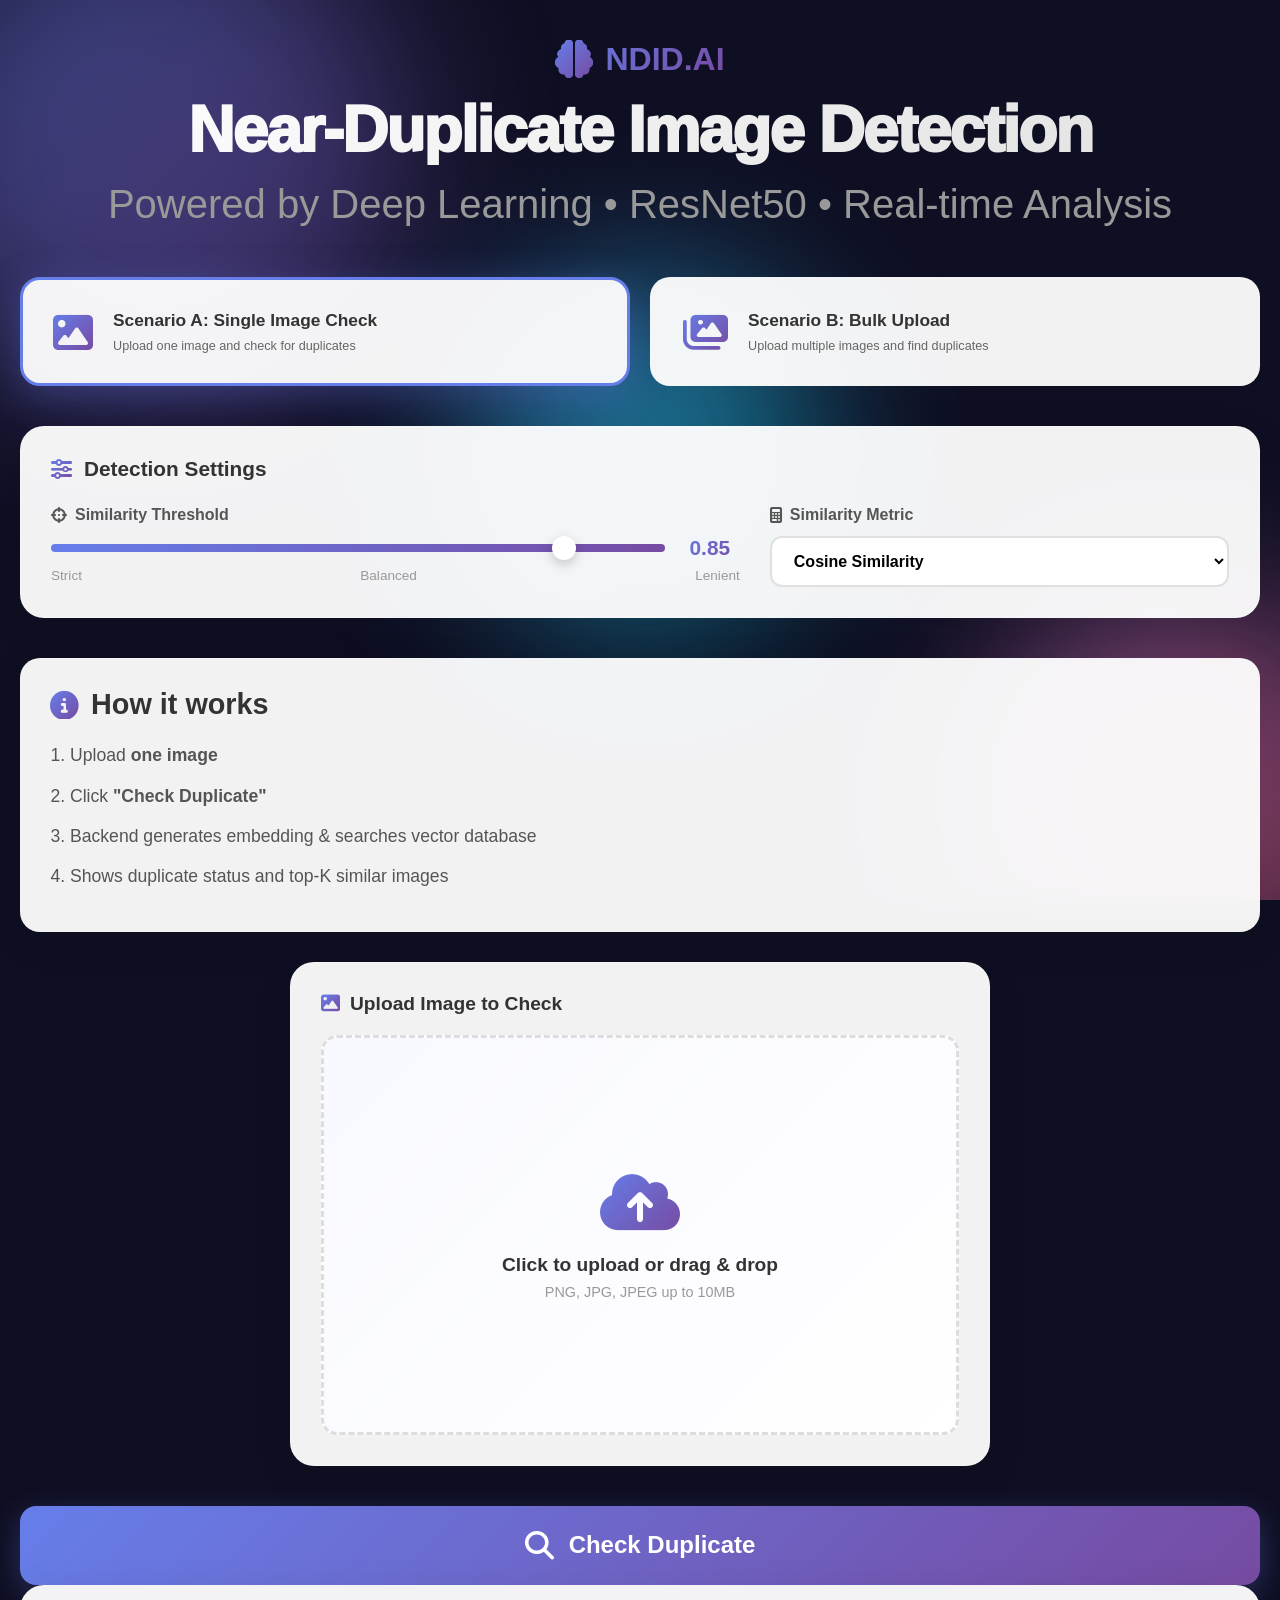
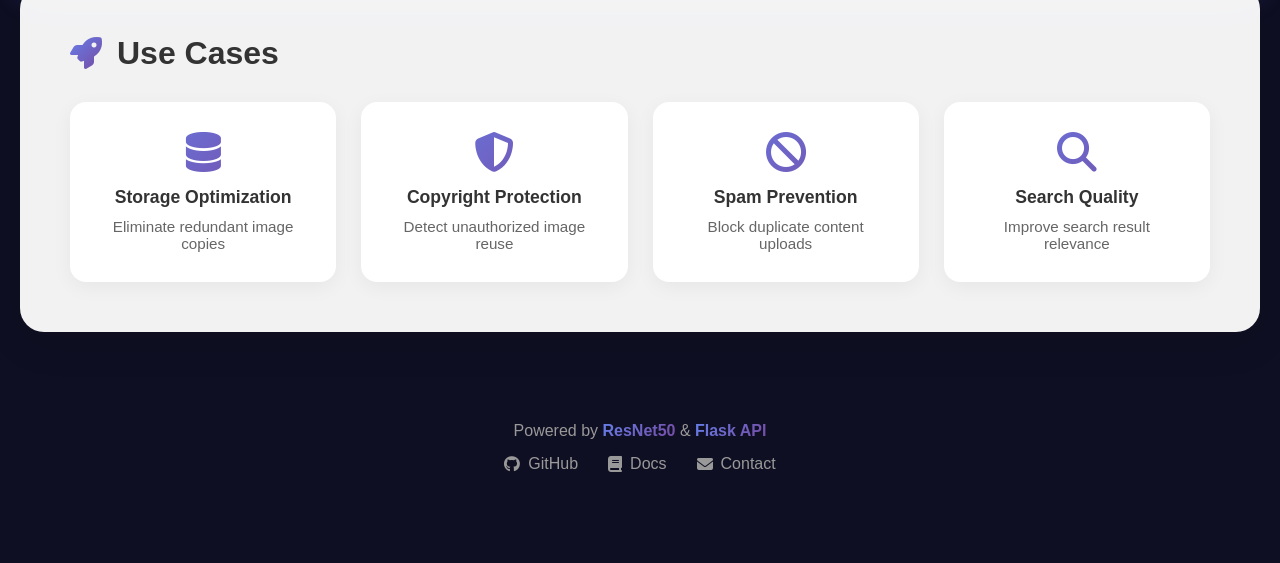
==== ndid_proj/frontend/index.html @ ba9ce1f1 "frontend code" ====
<!DOCTYPE html>
<html lang="en">
<head>
    <meta charset="UTF-8">
    <meta name="viewport" content="width=device-width, initial-scale=1.0">
    <title>NDID - AI Image Duplicate Detector</title>
    <link rel="stylesheet" href="style.css">
    <link rel="stylesheet" href="https://cdnjs.cloudflare.com/ajax/libs/font-awesome/6.4.0/css/all.min.css">
</head>
<body>
    <!-- Animated Background -->
    <div class="bg-animation">
        <div class="shape shape-1"></div>
        <div class="shape shape-2"></div>
        <div class="shape shape-3"></div>
    </div>

    <div class="container">
        <!-- Header Section -->
        <header class="header">
            <div class="logo">
                <i class="fas fa-brain"></i>
                <span>NDID.AI</span>
            </div>
            <h1 class="main-title">Near-Duplicate Image Detection</h1>
            <p class="subtitle">Powered by Deep Learning • ResNet50 • Real-time Analysis</p>
        </header>

        <!-- Mode Selection -->
        <div class="mode-selection">
            <div class="mode-tabs">
                <button class="mode-tab active" id="tab-scenario1" onclick="switchMode('scenario1')">
                    <i class="fas fa-image"></i>
                    <div>
                        <h3>Scenario A: Single Image Check</h3>
                        <p>Upload one image and check for duplicates</p>
                    </div>
                </button>
                <button class="mode-tab" id="tab-scenario2" onclick="switchMode('scenario2')">
                    <i class="fas fa-images"></i>
                    <div>
                        <h3>Scenario B: Bulk Upload</h3>
                        <p>Upload multiple images and find duplicates</p>
                    </div>
                </button>
            </div>
        </div>

        <!-- Control Panel -->
        <div class="control-panel">
            <div class="control-card">
                <div class="control-header">
                    <i class="fas fa-sliders-h"></i>
                    <span>Detection Settings</span>
                </div>
                <div class="control-body">
                    <div class="control-group">
                        <label for="threshold">
                            <i class="fas fa-crosshairs"></i>
                            Similarity Threshold
                        </label>
                        <div class="slider-container">
                            <input type="range" id="threshold" min="0" max="1" step="0.01" value="0.85">
                            <span class="slider-value" id="threshold-value">0.85</span>
                        </div>
                        <div class="threshold-labels">
                            <span>Strict</span>
                            <span>Balanced</span>
                            <span>Lenient</span>
                        </div>
                    </div>
                    <div class="control-group">
                        <label for="metric">
                            <i class="fas fa-calculator"></i>
                            Similarity Metric
                        </label>
                        <select id="metric" class="metric-select">
                            <option value="cosine">Cosine Similarity</option>
                            <option value="euclidean">Euclidean Distance</option>
                        </select>
                    </div>
                </div>
            </div>
        </div>

        <!-- ============================================ -->
        <!-- SCENARIO 1: SINGLE IMAGE CHECK -->
        <!-- ============================================ -->
        <div id="scenario1-content" class="scenario-content active">
            <div class="scenario-description">
                <h2><i class="fas fa-info-circle"></i> How it works</h2>
                <ol>
                    <li>Upload <strong>one image</strong></li>
                    <li>Click <strong>"Check Duplicate"</strong></li>
                    <li>Backend generates embedding & searches vector database</li>
                    <li>Shows duplicate status and top-K similar images</li>
                </ol>
            </div>

            <!-- Single Image Upload -->
            <div class="single-upload-section">
                <div class="upload-card single">
                    <div class="upload-header">
                        <i class="fas fa-image"></i>
                        <span>Upload Image to Check</span>
                    </div>
                    <div class="image-container" id="container-single">
                        <div class="upload-zone" id="zone-single" onclick="document.getElementById('image-single').click()">
                            <i class="fas fa-cloud-upload-alt upload-icon"></i>
                            <p class="upload-text">Click to upload or drag & drop</p>
                            <p class="upload-hint">PNG, JPG, JPEG up to 10MB</p>
                        </div>
                        <input type="file" id="image-single" accept="image/*" hidden>
                        <div class="image-preview" id="preview-single"></div>
                        <button class="remove-btn" id="remove-single" onclick="removeSingleImage()">
                            <i class="fas fa-times"></i>
                        </button>
                    </div>
                </div>
            </div>

            <!-- Check Duplicate Button -->
            <button class="compare-btn" id="checkDuplicateBtn" onclick="checkDuplicate()" disabled>
                <i class="fas fa-search"></i>
                <span>Check Duplicate</span>
            </button>

            <!-- Results for Scenario 1 -->
            <div class="results-section" id="results-scenario1">
                <div class="results-header">
                    <i class="fas fa-chart-line"></i>
                    <h2>Duplicate Check Results</h2>
                </div>

                <!-- Duplicate Status Card -->
                <div class="duplicate-status-card">
                    <div class="status-badge" id="status-badge-s1">
                        <div class="badge-icon" id="badge-icon-s1"></div>
                        <h3 id="status-text-s1">-</h3>
                    </div>
                </div>

                <!-- Top-K Similar Images -->
                <div class="similar-images-section" id="similar-images-section">
                    <h3><i class="fas fa-clone"></i> Top Similar Images</h3>
                    <div class="similar-images-grid" id="similar-images-grid">
                        <!-- Dynamically populated -->
                    </div>
                </div>
            </div>
        </div>

        <!-- ============================================ -->
        <!-- SCENARIO 2: BULK UPLOAD -->
        <!-- ============================================ -->
        <div id="scenario2-content" class="scenario-content">
            <div class="scenario-description">
                <h2><i class="fas fa-info-circle"></i> How it works</h2>
                <ol>
                    <li>Upload <strong>multiple images</strong> (folder or batch)</li>
                    <li>Backend embeds all images</li>
                    <li>Clusters them and marks internal duplicates</li>
                    <li>Shows groups/clusters of near-duplicate images</li>
                </ol>
            </div>

            <!-- Multiple Image Upload -->
            <div class="bulk-upload-section">
                <div class="upload-card bulk">
                    <div class="upload-header">
                        <i class="fas fa-folder-open"></i>
                        <span>Upload Multiple Images</span>
                    </div>
                    <div class="bulk-upload-zone" id="zone-bulk" onclick="document.getElementById('images-bulk').click()">
                        <i class="fas fa-cloud-upload-alt upload-icon"></i>
                        <p class="upload-text">Click to select multiple images or drag & drop</p>
                        <p class="upload-hint">Select multiple PNG, JPG, JPEG files</p>
                        <div class="upload-count" id="upload-count">0 images selected</div>
                    </div>
                    <input type="file" id="images-bulk" accept="image/*" multiple hidden>
                </div>

                <!-- Uploaded Images Preview Grid -->
                <div class="uploaded-preview-section" id="uploaded-preview-section" style="display: none;">
                    <div class="preview-header">
                        <h3><i class="fas fa-images"></i> Uploaded Images (<span id="image-count">0</span>)</h3>
                        <button class="btn-clear" onclick="clearBulkImages()">
                            <i class="fas fa-trash"></i> Clear All
                        </button>
                    </div>
                    <div class="bulk-preview-grid" id="bulk-preview-grid">
                        <!-- Dynamically populated -->
                    </div>
                </div>
            </div>

            <!-- Find Duplicates Button -->
            <button class="compare-btn" id="findDuplicatesBtn" onclick="findDuplicates()" disabled>
                <i class="fas fa-search"></i>
                <span>Find Duplicates</span>
            </button>

            <!-- Results for Scenario 2 -->
            <div class="results-section" id="results-scenario2">
                <div class="results-header">
                    <i class="fas fa-chart-line"></i>
                    <h2>Duplicate Detection Results</h2>
                </div>

                <!-- Summary Stats -->
                <div class="summary-stats">
                    <div class="stat-card">
                        <div class="stat-icon" style="background: var(--primary-gradient);">
                            <i class="fas fa-images"></i>
                        </div>
                        <div class="stat-info">
                            <h4>Total Images</h4>
                            <p id="stat-total">0</p>
                        </div>
                    </div>
                    <div class="stat-card">
                        <div class="stat-icon" style="background: var(--danger-gradient);">
                            <i class="fas fa-clone"></i>
                        </div>
                        <div class="stat-info">
                            <h4>Duplicate Groups</h4>
                            <p id="stat-groups">0</p>
                        </div>
                    </div>
                    <div class="stat-card">
                        <div class="stat-icon" style="background: var(--success-gradient);">
                            <i class="fas fa-check-circle"></i>
                        </div>
                        <div class="stat-info">
                            <h4>Unique Images</h4>
                            <p id="stat-unique">0</p>
                        </div>
                    </div>
                </div>

                <!-- Duplicate Groups -->
                <div class="duplicate-groups-section" id="duplicate-groups-section">
                    <h3><i class="fas fa-layer-group"></i> Duplicate Groups</h3>
                    <div class="duplicate-groups" id="duplicate-groups">
                        <!-- Dynamically populated -->
                    </div>
                </div>
            </div>
        </div>

        <!-- Loading Animation -->
        <div class="loading-container" id="loading">
            <div class="loading-spinner">
                <div class="spinner-ring"></div>
                <div class="spinner-ring"></div>
                <div class="spinner-ring"></div>
            </div>
            <p class="loading-text">Analyzing images with AI...</p>
            <p class="loading-subtext">Generating embeddings • Computing similarity</p>
        </div>

        <!-- Info Section -->
        <div class="info-section">
            <h3><i class="fas fa-rocket"></i> Use Cases</h3>
            <div class="use-case-grid">
                <div class="use-case-item">
                    <i class="fas fa-database"></i>
                    <h4>Storage Optimization</h4>
                    <p>Eliminate redundant image copies</p>
                </div>
                <div class="use-case-item">
                    <i class="fas fa-shield-alt"></i>
                    <h4>Copyright Protection</h4>
                    <p>Detect unauthorized image reuse</p>
                </div>
                <div class="use-case-item">
                    <i class="fas fa-ban"></i>
                    <h4>Spam Prevention</h4>
                    <p>Block duplicate content uploads</p>
                </div>
                <div class="use-case-item">
                    <i class="fas fa-search"></i>
                    <h4>Search Quality</h4>
                    <p>Improve search result relevance</p>
                </div>
            </div>
        </div>

        <!-- Footer -->
        <footer class="footer">
            <p>Powered by <strong>ResNet50</strong> & <strong>Flask API</strong></p>
            <p class="footer-links">
                <a href="#"><i class="fab fa-github"></i> GitHub</a>
                <a href="#"><i class="fas fa-book"></i> Docs</a>
                <a href="#"><i class="fas fa-envelope"></i> Contact</a>
            </p>
        </footer>
    </div>

    <script src="script.js"></script>
</body>
</html>
---- ndid_proj/frontend/style.css ----
* {
    margin: 0;
    padding: 0;
    box-sizing: border-box;
}

:root {
    --primary-gradient: linear-gradient(135deg, #667eea 0%, #764ba2 100%);
    --secondary-gradient: linear-gradient(135deg, #f093fb 0%, #f5576c 100%);
    --success-gradient: linear-gradient(135deg, #43e97b 0%, #38f9d7 100%);
    --danger-gradient: linear-gradient(135deg, #fa709a 0%, #fee140 100%);
    --card-shadow: 0 10px 40px rgba(0, 0, 0, 0.1);
    --hover-shadow: 0 15px 50px rgba(0, 0, 0, 0.15);
}

body {
    font-family: 'Inter', -apple-system, BlinkMacSystemFont, 'Segoe UI', sans-serif;
    background: #0f0f23;
    color: #333;
    min-height: 100vh;
    position: relative;
    overflow-x: hidden;
}

/* Animated Background */
.bg-animation {
    position: fixed;
    top: 0;
    left: 0;
    width: 100%;
    height: 100%;
    z-index: -1;
    overflow: hidden;
}

.shape {
    position: absolute;
    border-radius: 50%;
    filter: blur(80px);
    opacity: 0.5;
    animation: float 20s infinite ease-in-out;
}

.shape-1 {
    width: 500px;
    height: 500px;
    background: linear-gradient(135deg, #667eea 0%, #764ba2 100%);
    top: -100px;
    left: -100px;
    animation-delay: 0s;
}

.shape-2 {
    width: 400px;
    height: 400px;
    background: linear-gradient(135deg, #f093fb 0%, #f5576c 100%);
    bottom: -100px;
    right: -100px;
    animation-delay: 5s;
}

.shape-3 {
    width: 350px;
    height: 350px;
    background: linear-gradient(135deg, #4facfe 0%, #00f2fe 100%);
    top: 50%;
    left: 50%;
    transform: translate(-50%, -50%);
    animation-delay: 10s;
}

@keyframes float {
    0%, 100% {
        transform: translate(0, 0) scale(1);
    }
    33% {
        transform: translate(50px, -50px) scale(1.1);
    }
    66% {
        transform: translate(-30px, 30px) scale(0.9);
    }
}

/* Container */
.container {
    max-width: 1400px;
    margin: 0 auto;
    padding: 40px 20px;
    position: relative;
    z-index: 1;
}

/* Header */
.header {
    text-align: center;
    margin-bottom: 50px;
    animation: fadeInDown 0.8s ease;
}

.logo {
    display: inline-flex;
    align-items: center;
    gap: 12px;
    font-size: 2em;
    font-weight: 800;
    background: var(--primary-gradient);
    -webkit-background-clip: text;
    -webkit-text-fill-color: transparent;
    background-clip: text;
    margin-bottom: 15px;
}

.logo i {
    font-size: 1.2em;
    background: var(--primary-gradient);
    -webkit-background-clip: text;
    -webkit-text-fill-color: transparent;
    animation: pulse 2s infinite;
}

.main-title {
    font-size: 4em;
    font-weight: 1000;
    background: linear-gradient(135deg, #fff 0%, #e0e0e0 100%);
    -webkit-background-clip: text;
    -webkit-text-fill-color: transparent;
    background-clip: text;
    margin-bottom: 15px;
    letter-spacing: -2px;
}

.subtitle {
    font-size: 2.5em;
    color: #999;
    font-weight: 300;
}


.control-panel {
    margin-bottom: 40px;
    animation: fadeInUp 0.8s ease 0.2s both;
}

.control-card {
    background: rgba(255, 255, 255, 0.95);
    backdrop-filter: blur(10px);
    border-radius: 24px;
    padding: 30px;
    box-shadow: var(--card-shadow);
    border: 1px solid rgba(255, 255, 255, 0.3);
}

.control-header {
    display: flex;
    align-items: center;
    gap: 12px;
    font-size: 1.3em;
    font-weight: 700;
    color: #333;
    margin-bottom: 25px;
}

.control-header i {
    background: var(--primary-gradient);
    -webkit-background-clip: text;
    -webkit-text-fill-color: transparent;
}

.control-body {
    display: grid;
    grid-template-columns: 1.5fr 1fr;
    gap: 30px;
}

.control-group label {
    display: flex;
    align-items: center;
    gap: 8px;
    font-weight: 600;
    color: #555;
    margin-bottom: 12px;
}

.slider-container {
    display: flex;
    align-items: center;
    gap: 15px;
}

input[type="range"] {
    flex: 1;
    height: 8px;
    border-radius: 10px;
    background: linear-gradient(90deg, #667eea 0%, #764ba2 100%);
    outline: none;
    -webkit-appearance: none;
}

input[type="range"]::-webkit-slider-thumb {
    -webkit-appearance: none;
    width: 24px;
    height: 24px;
    border-radius: 50%;
    background: white;
    box-shadow: 0 4px 12px rgba(0, 0, 0, 0.2);
    cursor: pointer;
    transition: transform 0.2s;
}

input[type="range"]::-webkit-slider-thumb:hover {
    transform: scale(1.2);
}

input[type="range"]::-moz-range-thumb {
    width: 24px;
    height: 24px;
    border-radius: 50%;
    background: white;
    box-shadow: 0 4px 12px rgba(0, 0, 0, 0.2);
    cursor: pointer;
    border: none;
    transition: transform 0.2s;
}

input[type="range"]::-moz-range-thumb:hover {
    transform: scale(1.2);
}

.slider-value {
    min-width: 60px;
    text-align: center;
    font-size: 1.3em;
    font-weight: 700;
    background: var(--primary-gradient);
    -webkit-background-clip: text;
    -webkit-text-fill-color: transparent;
    background-clip: text;
}

.threshold-labels {
    display: flex;
    justify-content: space-between;
    margin-top: 8px;
    font-size: 0.85em;
    color: #999;
}

.metric-select {
    width: 100%;
    padding: 14px 18px;
    border: 2px solid #e0e0e0;
    border-radius: 12px;
    font-size: 1em;
    font-weight: 600;
    background: white;
    cursor: pointer;
    transition: all 0.3s;
}

.metric-select:focus {
    outline: none;
    border-color: #667eea;
    box-shadow: 0 0 0 4px rgba(102, 126, 234, 0.1);
}

/* Upload Section */
.upload-section {
    display: grid;
    grid-template-columns: 1fr auto 1fr;
    gap: 30px;
    margin-bottom: 40px;
    animation: fadeInUp 0.8s ease 0.4s both;
}

.upload-card {
    background: rgba(255, 255, 255, 0.95);
    backdrop-filter: blur(10px);
    border-radius: 24px;
    padding: 25px;
    box-shadow: var(--card-shadow);
    border: 1px solid rgba(255, 255, 255, 0.3);
    transition: all 0.3s;
}

.upload-card:hover {
    transform: translateY(-5px);
    box-shadow: var(--hover-shadow);
}

.upload-header {
    display: flex;
    align-items: center;
    gap: 10px;
    font-size: 1.2em;
    font-weight: 700;
    color: #333;
    margin-bottom: 20px;
}

.upload-header i {
    background: var(--primary-gradient);
    -webkit-background-clip: text;
    -webkit-text-fill-color: transparent;
}

.image-container {
    position: relative;
    height: 400px;
}

.upload-zone {
    width: 100%;
    height: 100%;
    border: 3px dashed #ddd;
    border-radius: 16px;
    display: flex;
    flex-direction: column;
    align-items: center;
    justify-content: center;
    cursor: pointer;
    transition: all 0.3s;
    background: linear-gradient(135deg, #f8f9ff 0%, #fff 100%);
}

.upload-zone:hover {
    border-color: #667eea;
    background: linear-gradient(135deg, #f0f2ff 0%, #fff 100%);
    transform: scale(1.02);
}

.upload-icon {
    font-size: 4em;
    background: var(--primary-gradient);
    -webkit-background-clip: text;
    -webkit-text-fill-color: transparent;
    background-clip: text;
    margin-bottom: 20px;
    animation: bounce 2s infinite;
}

@keyframes bounce {
    0%, 100% { transform: translateY(0); }
    50% { transform: translateY(-10px); }
}

.upload-text {
    font-size: 1.2em;
    font-weight: 600;
    color: #333;
    margin-bottom: 8px;
}

.upload-hint {
    color: #999;
    font-size: 0.9em;
}

.image-preview {
    display: none;
    width: 100%;
    height: 100%;
    border-radius: 16px;
    overflow: hidden;
    position: relative;
}

.image-preview img {
    width: 100%;
    height: 100%;
    object-fit: cover;
}

.remove-btn {
    display: none;
    position: absolute;
    top: 15px;
    right: 15px;
    width: 40px;
    height: 40px;
    border: none;
    border-radius: 50%;
    background: rgba(255, 59, 48, 0.9);
    color: white;
    font-size: 1.2em;
    cursor: pointer;
    transition: all 0.3s;
    z-index: 10;
}

.remove-btn:hover {
    transform: scale(1.1) rotate(90deg);
    background: rgba(255, 59, 48, 1);
}

.vs-divider {
    display: flex;
    align-items: center;
    justify-content: center;
}

.vs-circle {
    width: 80px;
    height: 80px;
    border-radius: 50%;
    background: var(--primary-gradient);
    display: flex;
    align-items: center;
    justify-content: center;
    font-size: 1.5em;
    font-weight: 900;
    color: white;
    box-shadow: 0 10px 30px rgba(102, 126, 234, 0.4);
    animation: pulse 2s infinite;
}

@keyframes pulse {
    0%, 100% { transform: scale(1); }
    50% { transform: scale(1.05); }
}

/* Compare Button */
.compare-btn {
    width: 100%;
    padding: 25px;
    border: none;
    border-radius: 16px;
    background: var(--primary-gradient);
    color: white;
    font-size: 1.5em;
    font-weight: 700;
    cursor: pointer;
    display: flex;
    align-items: center;
    justify-content: center;
    gap: 15px;
    transition: all 0.3s;
    box-shadow: 0 10px 30px rgba(102, 126, 234, 0.3);
    animation: fadeInUp 0.8s ease 0.6s both;
}

.compare-btn:hover:not(:disabled) {
    transform: translateY(-3px);
    box-shadow: 0 15px 40px rgba(102, 126, 234, 0.4);
}

.compare-btn:disabled {
    opacity: 0.5;
    cursor: not-allowed;
}

.compare-btn i {
    font-size: 1.2em;
}

/* Loading */
.loading-container {
    display: none;
    text-align: center;
    padding: 60px 20px;
    animation: fadeIn 0.5s ease;
}

.loading-spinner {
    position: relative;
    width: 120px;
    height: 120px;
    margin: 0 auto 30px;
}

.spinner-ring {
    position: absolute;
    width: 100%;
    height: 100%;
    border-radius: 50%;
    border: 4px solid transparent;
    animation: spin 1.5s linear infinite;
}

.spinner-ring:nth-child(1) {
    border-top-color: #667eea;
    animation-delay: 0s;
}

.spinner-ring:nth-child(2) {
    border-right-color: #764ba2;
    animation-delay: 0.3s;
}

.spinner-ring:nth-child(3) {
    border-bottom-color: #f093fb;
    animation-delay: 0.6s;
}

@keyframes spin {
    100% { transform: rotate(360deg); }
}

.loading-text {
    font-size: 1.5em;
    font-weight: 700;
    color: #fff;
    margin-bottom: 10px;
}

.loading-subtext {
    color: #999;
    font-size: 1em;
}

/* Results Section */
.results-section {
    display: none;
    animation: fadeInUp 0.8s ease;
}

.results-header {
    display: flex;
    align-items: center;
    gap: 15px;
    justify-content: center;
    margin-bottom: 40px;
}

.results-header i {
    font-size: 2em;
    background: var(--primary-gradient);
    -webkit-background-clip: text;
    -webkit-text-fill-color: transparent;
}

.results-header h2 {
    font-size: 2.5em;
    font-weight: 800;
    color: #fff;
}

.main-result-card {
    background: rgba(255, 255, 255, 0.95);
    backdrop-filter: blur(10px);
    border-radius: 24px;
    padding: 50px;
    margin-bottom: 30px;
    box-shadow: var(--card-shadow);
    text-align: center;
}

.result-status {
    margin-bottom: 40px;
}

.status-icon {
    width: 100px;
    height: 100px;
    margin: 0 auto 20px;
    border-radius: 50%;
    display: flex;
    align-items: center;
    justify-content: center;
    font-size: 3em;
    animation: scaleIn 0.5s ease;
}

@keyframes scaleIn {
    0% { transform: scale(0); }
    50% { transform: scale(1.1); }
    100% { transform: scale(1); }
}

#statusText {
    font-size: 2.5em;
    font-weight: 900;
    margin-bottom: 10px;
}

.similarity-gauge {
    position: relative;
    max-width: 300px;
    margin: 0 auto;
}

.gauge-svg {
    width: 100%;
    height: auto;
}

.gauge-bg {
    fill: none;
    stroke: #e0e0e0;
    stroke-width: 20;
    stroke-linecap: round;
}

.gauge-fill {
    fill: none;
    stroke: url(#gaugeGradient);
    stroke-width: 20;
    stroke-linecap: round;
    transition: stroke-dasharray 1s ease;
}

.gauge-value {
    position: absolute;
    top: 50%;
    left: 50%;
    transform: translate(-50%, -50%);
    font-size: 3em;
    font-weight: 900;
    color: #333;
}

.gauge-percent {
    font-size: 0.5em;
    color: #999;
}

.gauge-label {
    text-align: center;
    margin-top: 10px;
    font-weight: 600;
    color: #666;
}

/* Metrics Grid */
.metrics-grid {
    display: grid;
    grid-template-columns: repeat(4, 1fr);
    gap: 20px;
    margin-bottom: 30px;
}

.metric-card {
    background: rgba(255, 255, 255, 0.95);
    backdrop-filter: blur(10px);
    border-radius: 16px;
    padding: 25px;
    display: flex;
    align-items: center;
    gap: 20px;
    box-shadow: var(--card-shadow);
    transition: all 0.3s;
    animation: fadeInUp 0.5s ease both;
}

.metric-card:nth-child(1) { animation-delay: 0.1s; }
.metric-card:nth-child(2) { animation-delay: 0.2s; }
.metric-card:nth-child(3) { animation-delay: 0.3s; }
.metric-card:nth-child(4) { animation-delay: 0.4s; }

.metric-card:hover {
    transform: translateY(-5px);
    box-shadow: var(--hover-shadow);
}

.metric-icon {
    width: 60px;
    height: 60px;
    border-radius: 12px;
    display: flex;
    align-items: center;
    justify-content: center;
    color: white;
    font-size: 1.5em;
    flex-shrink: 0;
}

.metric-info {
    flex: 1;
}

.metric-info h4 {
    font-size: 0.85em;
    color: #999;
    margin-bottom: 5px;
    text-transform: uppercase;
    letter-spacing: 1px;
}

.metric-info p {
    font-size: 1.3em;
    font-weight: 700;
    color: #333;
}

/* Interpretation Panel */
.interpretation-panel {
    background: rgba(255, 255, 255, 0.95);
    backdrop-filter: blur(10px);
    border-radius: 16px;
    padding: 30px;
    margin-bottom: 30px;
    box-shadow: var(--card-shadow);
}

.interpretation-header {
    display: flex;
    align-items: center;
    gap: 12px;
    margin-bottom: 20px;
}

.interpretation-header i {
    font-size: 1.5em;
    background: var(--primary-gradient);
    -webkit-background-clip: text;
    -webkit-text-fill-color: transparent;
}

.interpretation-header h3 {
    font-size: 1.5em;
    font-weight: 700;
    color: #333;
}

.interpretation-content {
    font-size: 1.1em;
    line-height: 1.8;
    color: #555;
}

/* Details Panel */
.details-panel {
    background: rgba(255, 255, 255, 0.95);
    backdrop-filter: blur(10px);
    border-radius: 16px;
    overflow: hidden;
    box-shadow: var(--card-shadow);
    margin-bottom: 50px;
}

.details-toggle {
    width: 100%;
    padding: 20px 30px;
    border: none;
    background: transparent;
    display: flex;
    align-items: center;
    gap: 12px;
    font-size: 1.2em;
    font-weight: 700;
    color: #333;
    cursor: pointer;
    transition: all 0.3s;
}

.details-toggle:hover {
    background: rgba(102, 126, 234, 0.05);
}

.details-toggle i:first-child {
    background: var(--primary-gradient);
    -webkit-background-clip: text;
    -webkit-text-fill-color: transparent;
}

.toggle-icon {
    margin-left: auto;
    transition: transform 0.3s;
}

.details-toggle.active .toggle-icon {
    transform: rotate(180deg);
}

.details-content {
    max-height: 0;
    overflow: hidden;
    transition: max-height 0.3s ease;
    padding: 0 30px;
}

.details-content.active {
    max-height: 500px;
    padding: 20px 30px 30px;
}

.detail-item {
    display: flex;
    justify-content: space-between;
    padding: 15px 0;
    border-bottom: 1px solid #f0f0f0;
}

.detail-item:last-child {
    border-bottom: none;
}

.detail-label {
    font-weight: 600;
    color: #666;
}

.detail-value {
    font-weight: 700;
    color: #333;
}

/* Info Section */
.info-section {
    background: rgba(255, 255, 255, 0.95);
    backdrop-filter: blur(10px);
    border-radius: 24px;
    padding: 50px;
    margin-bottom: 50px;
    box-shadow: var(--card-shadow);
}

.info-section h3 {
    font-size: 2em;
    font-weight: 800;
    color: #333;
    margin-bottom: 30px;
    display: flex;
    align-items: center;
    gap: 15px;
}

.info-section h3 i {
    background: var(--primary-gradient);
    -webkit-background-clip: text;
    -webkit-text-fill-color: transparent;
}

.info-steps {
    display: grid;
    grid-template-columns: repeat(4, 1fr);
    gap: 30px;
    margin-bottom: 50px;
}

.info-step {
    text-align: center;
    padding: 30px;
    border-radius: 16px;
    background: linear-gradient(135deg, #f8f9ff 0%, #fff 100%);
    transition: all 0.3s;
}

.info-step:hover {
    transform: translateY(-5px);
    box-shadow: 0 10px 30px rgba(0, 0, 0, 0.1);
}

.step-number {
    width: 60px;
    height: 60px;
    margin: 0 auto 20px;
    border-radius: 50%;
    background: var(--primary-gradient);
    color: white;
    display: flex;
    align-items: center;
    justify-content: center;
    font-size: 1.8em;
    font-weight: 900;
}

.info-step h4 {
    font-size: 1.2em;
    color: #333;
    margin-bottom: 10px;
}

.info-step p {
    color: #666;
    line-height: 1.6;
}

.use-cases {
    margin-top: 50px;
}

.use-case-grid {
    display: grid;
    grid-template-columns: repeat(4, 1fr);
    gap: 25px;
}

.use-case-item {
    text-align: center;
    padding: 30px;
    border-radius: 16px;
    background: white;
    box-shadow: 0 5px 20px rgba(0, 0, 0, 0.05);
    transition: all 0.3s;
}

.use-case-item:hover {
    transform: translateY(-5px);
    box-shadow: 0 10px 30px rgba(0, 0, 0, 0.1);
}

.use-case-item i {
    font-size: 2.5em;
    background: var(--primary-gradient);
    -webkit-background-clip: text;
    -webkit-text-fill-color: transparent;
    margin-bottom: 15px;
    display: block;
}

.use-case-item h4 {
    font-size: 1.1em;
    color: #333;
    margin-bottom: 10px;
}

.use-case-item p {
    color: #666;
    font-size: 0.95em;
}

/* Footer */
.footer {
    text-align: center;
    padding: 40px 20px;
    color: #999;
}

.footer p {
    margin-bottom: 10px;
}

.footer strong {
    background: var(--primary-gradient);
    -webkit-background-clip: text;
    -webkit-text-fill-color: transparent;
}

.footer-links {
    display: flex;
    justify-content: center;
    gap: 30px;
    margin-top: 15px;
}

.footer-links a {
    color: #999;
    text-decoration: none;
    display: flex;
    align-items: center;
    gap: 8px;
    transition: all 0.3s;
}

.footer-links a:hover {
    color: #667eea;
}

/* Animations */
@keyframes fadeIn {
    from { opacity: 0; }
    to { opacity: 1; }
}

@keyframes fadeInDown {
    from {
        opacity: 0;
        transform: translateY(-30px);
    }
    to {
        opacity: 1;
        transform: translateY(0);
    }
}

@keyframes fadeInUp {
    from {
        opacity: 0;
        transform: translateY(30px);
    }
    to {
        opacity: 1;
        transform: translateY(0);
    }
}

/* Responsive Design */
@media (max-width: 1200px) {
    .metrics-grid,
    .info-steps,
    .use-case-grid {
        grid-template-columns: repeat(2, 1fr);
    }
}

@media (max-width: 768px) {
    .main-title {
        font-size: 2.5em;
    }
    
    .upload-section {
        grid-template-columns: 1fr;
    }
    
    .vs-divider {
        transform: rotate(90deg);
        margin: 20px 0;
    }
    
    .control-body {
        grid-template-columns: 1fr;
    }
    
    .metrics-grid,
    .info-steps,
    .use-case-grid {
        grid-template-columns: 1fr;
    }
    
    .image-container {
        height: 300px;
    }
    
    .info-section {
        padding: 30px 20px;
    }
}

@media (max-width: 480px) {
    .main-title {
        font-size: 2em;
    }
    
    .subtitle {
        font-size: 1em;
    }
    
    .compare-btn {
        font-size: 1.2em;
        padding: 20px;
    }
}
/* ============================================ */
/* MODE SELECTION */
/* ============================================ */
.mode-selection {
    margin-bottom: 40px;
    animation: fadeInUp 0.8s ease 0.1s both;
}

.mode-tabs {
    display: grid;
    grid-template-columns: 1fr 1fr;
    gap: 20px;
}

.mode-tab {
    background: rgba(255, 255, 255, 0.95);
    backdrop-filter: blur(10px);
    border: 3px solid transparent;
    border-radius: 20px;
    padding: 30px;
    cursor: pointer;
    transition: all 0.3s;
    display: flex;
    align-items: center;
    gap: 20px;
    text-align: left;
}

.mode-tab i {
    font-size: 3em;
    background: var(--primary-gradient);
    -webkit-background-clip: text;
    -webkit-text-fill-color: transparent;
}

.mode-tab h3 {
    font-size: 1.3em;
    color: #333;
    margin-bottom: 8px;
}

.mode-tab p {
    font-size: 0.95em;
    color: #666;
}

.mode-tab:hover {
    transform: translateY(-5px);
    box-shadow: var(--hover-shadow);
}

.mode-tab.active {
    border-color: #667eea;
    box-shadow: 0 10px 40px rgba(102, 126, 234, 0.3);
}

/* ============================================ */
/* SCENARIO CONTENT */
/* ============================================ */
.scenario-content {
    display: none;
}

.scenario-content.active {
    display: block;
    animation: fadeInUp 0.8s ease;
}

.scenario-description {
    background: rgba(255, 255, 255, 0.95);
    backdrop-filter: blur(10px);
    border-radius: 20px;
    padding: 30px;
    margin-bottom: 30px;
    box-shadow: var(--card-shadow);
}

.scenario-description h2 {
    font-size: 1.8em;
    color: #333;
    margin-bottom: 20px;
    display: flex;
    align-items: center;
    gap: 12px;
}

.scenario-description h2 i {
    background: var(--primary-gradient);
    -webkit-background-clip: text;
    -webkit-text-fill-color: transparent;
}

.scenario-description ol {
    margin-left: 20px;
}

.scenario-description li {
    font-size: 1.1em;
    color: #555;
    margin-bottom: 12px;
    line-height: 1.6;
}

/* ============================================ */
/* SINGLE UPLOAD (SCENARIO 1) */
/* ============================================ */
.single-upload-section {
    margin-bottom: 40px;
    animation: fadeInUp 0.8s ease 0.4s both;
}

.upload-card.single {
    background: rgba(255, 255, 255, 0.95);
    backdrop-filter: blur(10px);
    border-radius: 24px;
    padding: 30px;
    box-shadow: var(--card-shadow);
    max-width: 700px;
    margin: 0 auto;
}

/* ============================================ */
/* BULK UPLOAD (SCENARIO 2) */
/* ============================================ */
.bulk-upload-section {
    margin-bottom: 40px;
    animation: fadeInUp 0.8s ease 0.4s both;
}

.upload-card.bulk {
    background: rgba(255, 255, 255, 0.95);
    backdrop-filter: blur(10px);
    border-radius: 24px;
    padding: 30px;
    box-shadow: var(--card-shadow);
}

.bulk-upload-zone {
    width: 100%;
    min-height: 300px;
    border: 3px dashed #ddd;
    border-radius: 16px;
    display: flex;
    flex-direction: column;
    align-items: center;
    justify-content: center;
    cursor: pointer;
    transition: all 0.3s;
    background: linear-gradient(135deg, #f8f9ff 0%, #fff 100%);
    padding: 40px;
}

.bulk-upload-zone:hover {
    border-color: #667eea;
    background: linear-gradient(135deg, #f0f2ff 0%, #fff 100%);
    transform: scale(1.01);
}

.upload-count {
    margin-top: 20px;
    font-size: 1.3em;
    font-weight: 700;
    background: var(--primary-gradient);
    -webkit-background-clip: text;
    -webkit-text-fill-color: transparent;
}

/* Uploaded Preview Section */
.uploaded-preview-section {
    margin-top: 30px;
}

.preview-header {
    display: flex;
    justify-content: space-between;
    align-items: center;
    margin-bottom: 20px;
}

.preview-header h3 {
    font-size: 1.5em;
    color: #333;
    display: flex;
    align-items: center;
    gap: 12px;
}

.preview-header h3 i {
    background: var(--primary-gradient);
    -webkit-background-clip: text;
    -webkit-text-fill-color: transparent;
}

.btn-clear {
    padding: 12px 24px;
    border: none;
    border-radius: 10px;
    background: var(--danger-gradient);
    color: white;
    font-weight: 600;
    cursor: pointer;
    display: flex;
    align-items: center;
    gap: 8px;
    transition: all 0.3s;
}

.btn-clear:hover {
    transform: translateY(-2px);
    box-shadow: 0 5px 20px rgba(250, 112, 154, 0.4);
}

.bulk-preview-grid {
    display: grid;
    grid-template-columns: repeat(auto-fill, minmax(150px, 1fr));
    gap: 15px;
}

.bulk-preview-item {
    position: relative;
    aspect-ratio: 1;
    border-radius: 12px;
    overflow: hidden;
    box-shadow: 0 4px 12px rgba(0, 0, 0, 0.1);
    transition: all 0.3s;
}

.bulk-preview-item:hover {
    transform: translateY(-5px);
    box-shadow: 0 8px 20px rgba(0, 0, 0, 0.15);
}

.bulk-preview-item img {
    width: 100%;
    height: 100%;
    object-fit: cover;
}

.bulk-preview-item .remove-icon {
    position: absolute;
    top: 8px;
    right: 8px;
    width: 30px;
    height: 30px;
    border-radius: 50%;
    background: rgba(255, 59, 48, 0.9);
    color: white;
    display: flex;
    align-items: center;
    justify-content: center;
    cursor: pointer;
    transition: all 0.3s;
}

.bulk-preview-item .remove-icon:hover {
    transform: scale(1.1) rotate(90deg);
    background: rgba(255, 59, 48, 1);
}

/* ============================================ */
/* RESULTS STYLING */
/* ============================================ */
.duplicate-status-card {
    background: rgba(255, 255, 255, 0.95);
    backdrop-filter: blur(10px);
    border-radius: 24px;
    padding: 50px;
    margin-bottom: 30px;
    box-shadow: var(--card-shadow);
    text-align: center;
}

.status-badge {
    display: flex;
    flex-direction: column;
    align-items: center;
}

.badge-icon {
    width: 120px;
    height: 120px;
    border-radius: 50%;
    display: flex;
    align-items: center;
    justify-content: center;
    font-size: 4em;
    margin-bottom: 20px;
    animation: scaleIn 0.5s ease;
}

#status-text-s1 {
    font-size: 2.5em;
    font-weight: 900;
}

/* Similar Images Section */
.similar-images-section {
    background: rgba(255, 255, 255, 0.95);
    backdrop-filter: blur(10px);
    border-radius: 20px;
    padding: 30px;
    box-shadow: var(--card-shadow);
}

.similar-images-section h3 {
    font-size: 1.8em;
    color: #333;
    margin-bottom: 25px;
    display: flex;
    align-items: center;
    gap: 12px;
}

.similar-images-section h3 i {
    background: var(--primary-gradient);
    -webkit-background-clip: text;
    -webkit-text-fill-color: transparent;
}

.similar-images-grid {
    display: grid;
    grid-template-columns: repeat(auto-fill, minmax(200px, 1fr));
    gap: 20px;
}

.similar-image-card {
    background: white;
    border-radius: 16px;
    overflow: hidden;
    box-shadow: 0 4px 15px rgba(0, 0, 0, 0.1);
    transition: all 0.3s;
}

.similar-image-card:hover {
    transform: translateY(-5px);
    box-shadow: 0 8px 25px rgba(0, 0, 0, 0.15);
}

.similar-image-card img {
    width: 100%;
    height: 200px;
    object-fit: cover;
}

.similar-image-info {
    padding: 15px;
}

.similarity-badge {
    display: inline-block;
    padding: 8px 16px;
    border-radius: 20px;
    font-weight: 700;
    font-size: 1.1em;
    margin-bottom: 8px;
}

.similar-image-name {
    font-size: 0.9em;
    color: #666;
    overflow: hidden;
    text-overflow: ellipsis;
    white-space: nowrap;
}

/* Summary Stats */
.summary-stats {
    display: grid;
    grid-template-columns: repeat(3, 1fr);
    gap: 20px;
    margin-bottom: 30px;
}

.stat-card {
    background: rgba(255, 255, 255, 0.95);
    backdrop-filter: blur(10px);
    border-radius: 16px;
    padding: 30px;
    display: flex;
    align-items: center;
    gap: 20px;
    box-shadow: var(--card-shadow);
    transition: all 0.3s;
}

.stat-card:hover {
    transform: translateY(-5px);
    box-shadow: var(--hover-shadow);
}

.stat-icon {
    width: 70px;
    height: 70px;
    border-radius: 16px;
    display: flex;
    align-items: center;
    justify-content: center;
    color: white;
    font-size: 2em;
}

.stat-info h4 {
    font-size: 0.9em;
    color: #999;
    margin-bottom: 8px;
    text-transform: uppercase;
}

.stat-info p {
    font-size: 2.5em;
    font-weight: 900;
    color: #333;
}

/* Duplicate Groups */
.duplicate-groups-section {
    background: rgba(255, 255, 255, 0.95);
    backdrop-filter: blur(10px);
    border-radius: 20px;
    padding: 30px;
    box-shadow: var(--card-shadow);
}

.duplicate-groups-section h3 {
    font-size: 1.8em;
    color: #333;
    margin-bottom: 25px;
    display: flex;
    align-items: center;
    gap: 12px;
}

.duplicate-groups-section h3 i {
    background: var(--primary-gradient);
    -webkit-background-clip: text;
    -webkit-text-fill-color: transparent;
}

.duplicate-group {
    background: white;
    border-radius: 16px;
    padding: 25px;
    margin-bottom: 20px;
    box-shadow: 0 4px 15px rgba(0, 0, 0, 0.08);
}

.group-header {
    display: flex;
    justify-content: space-between;
    align-items: center;
    margin-bottom: 20px;
    padding-bottom: 15px;
    border-bottom: 2px solid #f0f0f0;
}

.group-title {
    font-size: 1.3em;
    font-weight: 700;
    color: #333;
}

.group-count {
    padding: 8px 16px;
    border-radius: 20px;
    background: var(--primary-gradient);
    color: white;
    font-weight: 600;
}

.group-images {
    display: grid;
    grid-template-columns: repeat(auto-fill, minmax(150px, 1fr));
    gap: 15px;
}

.group-image-item {
    position: relative;
    aspect-ratio: 1;
    border-radius: 12px;
    overflow: hidden;
    box-shadow: 0 4px 12px rgba(0, 0, 0, 0.1);
}

.group-image-item img {
    width: 100%;
    height: 100%;
    object-fit: cover;
}

.group-image-label {
    position: absolute;
    bottom: 0;
    left: 0;
    right: 0;
    padding: 8px;
    background: rgba(0, 0, 0, 0.7);
    color: white;
    font-size: 0.85em;
    text-align: center;
    overflow: hidden;
    text-overflow: ellipsis;
    white-space: nowrap;
}

/* Responsive */
@media (max-width: 768px) {
    .mode-tabs {
        grid-template-columns: 1fr;
    }
    
    .summary-stats {
        grid-template-columns: 1fr;
    }
}
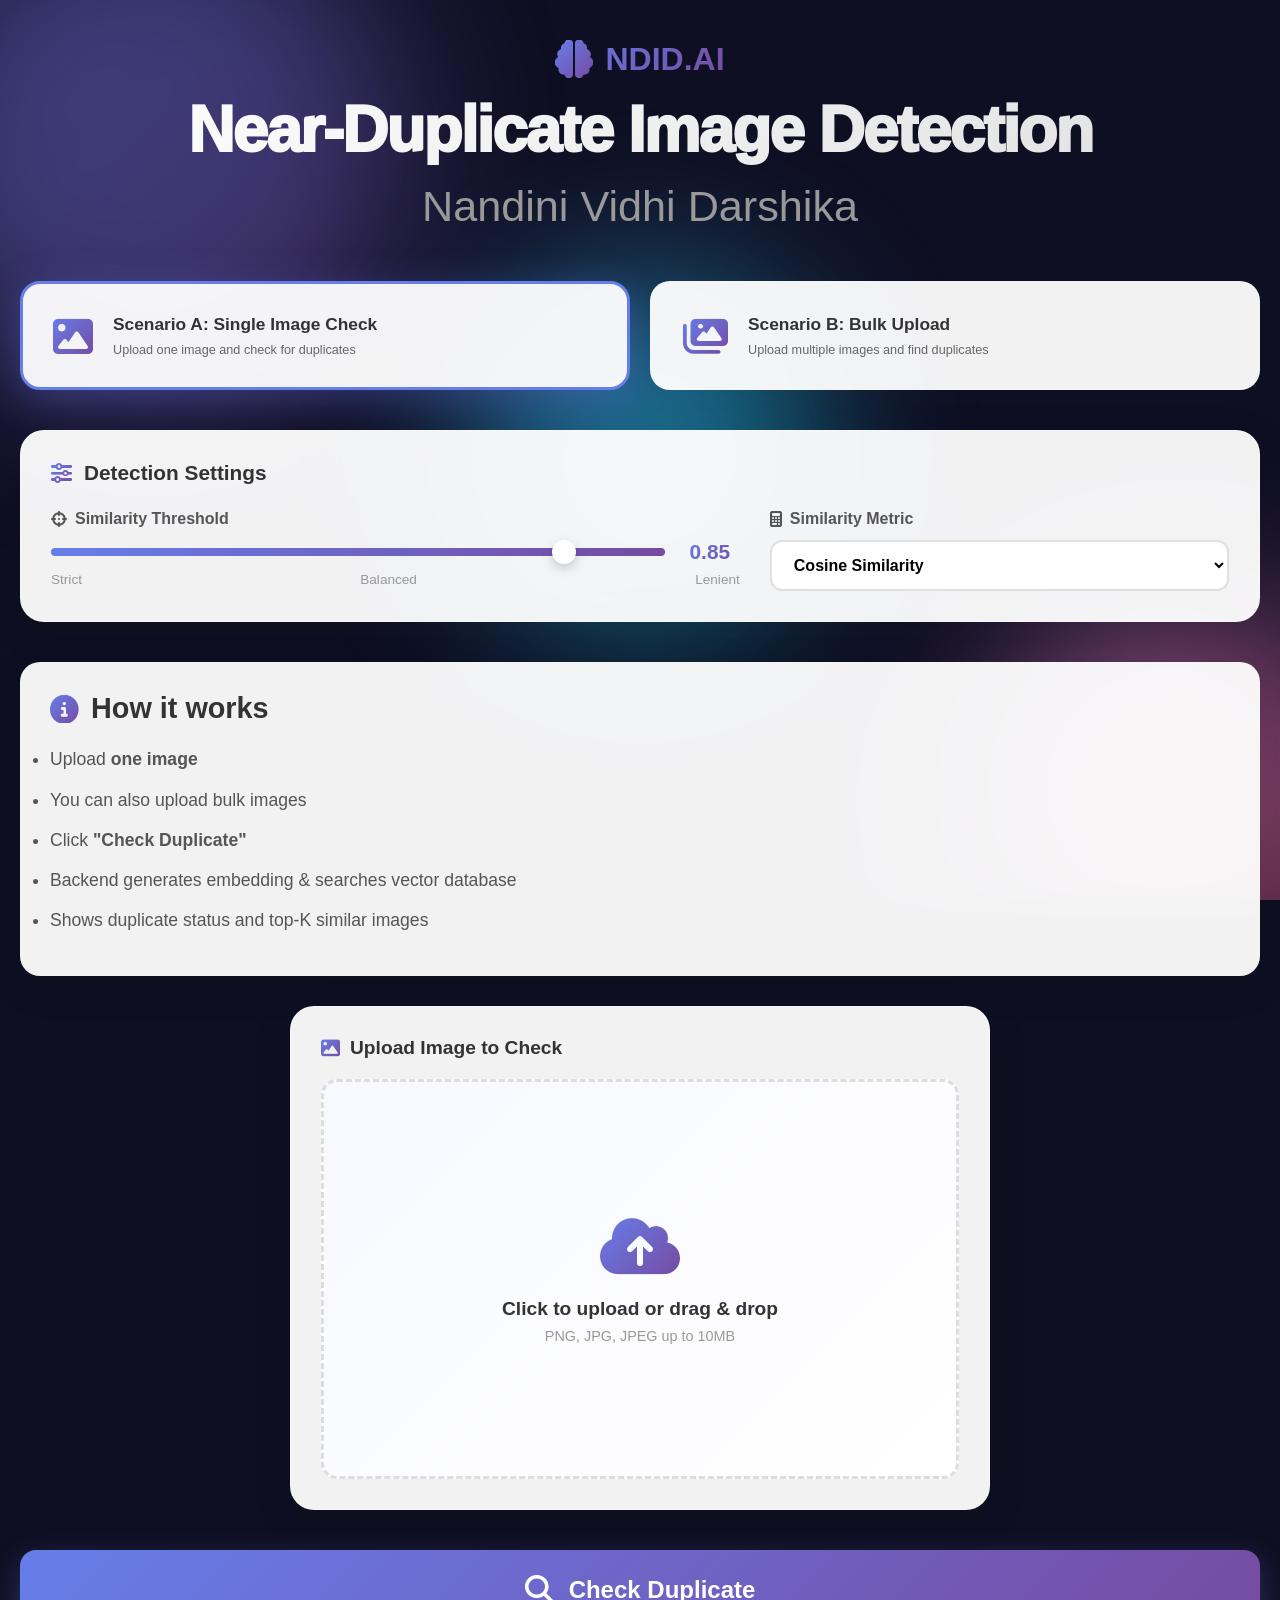
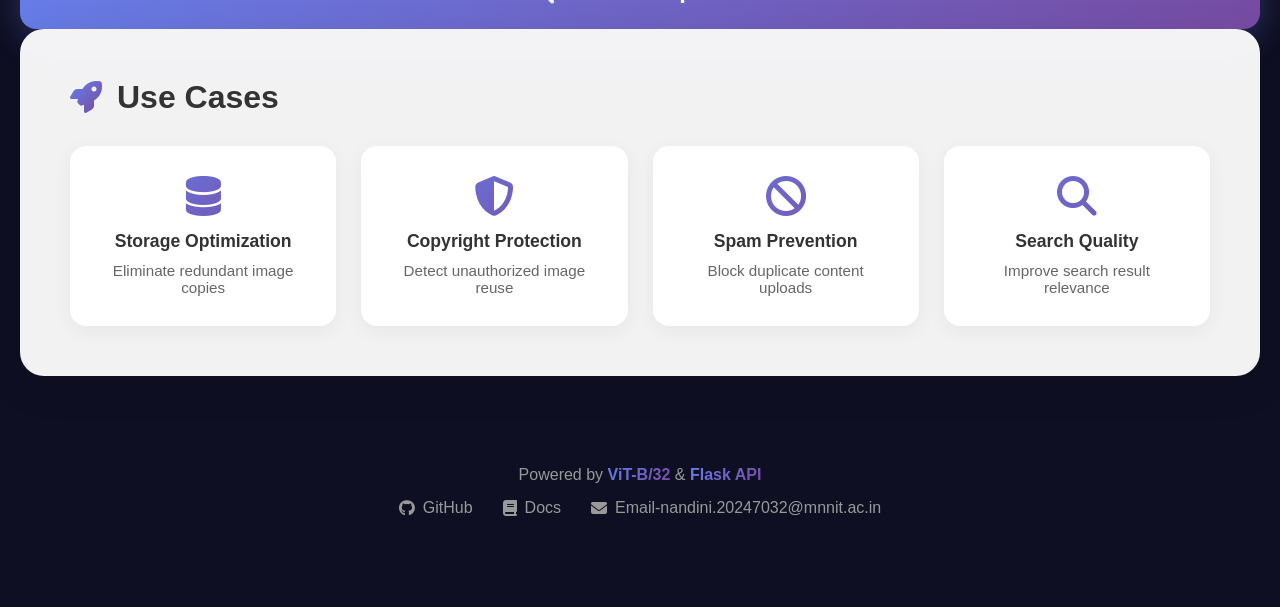
==== commit 126221e1: "backend code" ====
--- a/ndid_proj/frontend/index.html
+++ b/ndid_proj/frontend/index.html
@@ -23,7 +23,7 @@
                 <span>NDID.AI</span>
             </div>
             <h1 class="main-title">Near-Duplicate Image Detection</h1>
-            <p class="subtitle">Powered by Deep Learning • ResNet50 • Real-time Analysis</p>
+            <p class = "subtitle">Nandini Vidhi Darshika </p>
         </header>
 
         <!-- Mode Selection -->
@@ -89,12 +89,13 @@
         <div id="scenario1-content" class="scenario-content active">
             <div class="scenario-description">
                 <h2><i class="fas fa-info-circle"></i> How it works</h2>
-                <ol>
+                <ul>
                     <li>Upload <strong>one image</strong></li>
+                    <li> You can also upload bulk images</li>
                     <li>Click <strong>"Check Duplicate"</strong></li>
                     <li>Backend generates embedding & searches vector database</li>
                     <li>Shows duplicate status and top-K similar images</li>
-                </ol>
+                </ul>
             </div>
 
             <!-- Single Image Upload -->
@@ -288,11 +289,11 @@
 
         <!-- Footer -->
         <footer class="footer">
-            <p>Powered by <strong>ResNet50</strong> & <strong>Flask API</strong></p>
+            <p>Powered by <strong>ViT-B/32</strong> & <strong>Flask API</strong></p>
             <p class="footer-links">
-                <a href="#"><i class="fab fa-github"></i> GitHub</a>
+                <a href="https://github.com/Nandini1504/MLDidIt"><i class="fab fa-github"></i> GitHub</a>
                 <a href="#"><i class="fas fa-book"></i> Docs</a>
-                <a href="#"><i class="fas fa-envelope"></i> Contact</a>
+                <a href="#"><i class="fas fa-envelope"></i> Email-nandini.20247032@mnnit.ac.in</a>
             </p>
         </footer>
     </div>
--- a/ndid_proj/frontend/style.css
+++ b/ndid_proj/frontend/style.css
@@ -130,7 +130,7 @@
 }
 
 .subtitle {
-    font-size: 2.5em;
+    font-size: 2.7em;
     color: #999;
     font-weight: 300;
 }
